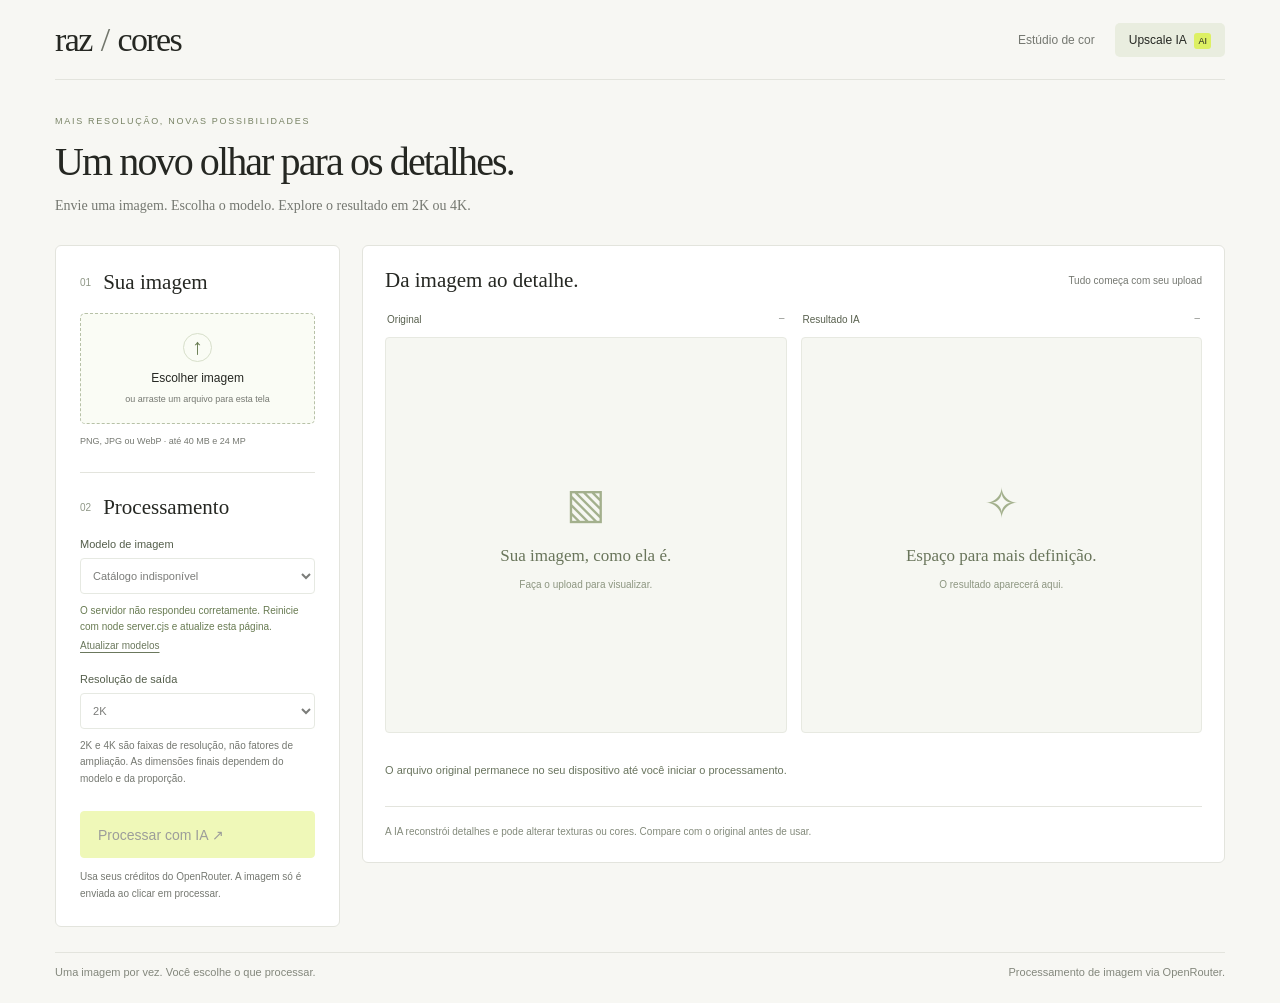
==== upscale.html @ f3d42d81 "Add batch color studio and standalone OpenRouter image upscale" ====
<!doctype html>
<html lang="pt-BR">
<head>
  <meta charset="utf-8"><meta name="viewport" content="width=device-width, initial-scale=1">
  <title>Raz / cores — Upscale IA</title>
  <meta name="description" content="Envie uma imagem e processe em 2K ou 4K com um modelo de IA pelo OpenRouter.">
  <link rel="icon" href="data:image/svg+xml,%3Csvg xmlns='http://www.w3.org/2000/svg' viewBox='0 0 32 32'%3E%3Crect width='32' height='32' rx='8' fill='%23DDF064'/%3E%3Ctext x='9' y='24' font-size='28' font-family='Georgia'%3Er%3C/text%3E%3C/svg%3E">
  <link rel="stylesheet" href="styles.css"><link rel="stylesheet" href="upscale.css">
  <script src="upscale.js" defer></script>
</head>
<body class="upscale-page">
  <div class="app">
    <header class="header"><a class="wordmark" href="index.html">raz <span>/</span> cores</a><nav class="page-nav" aria-label="Ferramentas"><a href="index.html">Estúdio de cor</a><a href="upscale.html" aria-current="page">Upscale IA <span class="ai-badge">AI</span></a></nav></header>
    <main>
      <div class="intro"><div class="eyebrow">MAIS RESOLUÇÃO, NOVAS POSSIBILIDADES</div><h1>Um novo olhar para os detalhes.</h1><p>Envie uma imagem. Escolha o modelo. Explore o resultado em 2K ou 4K.</p></div>
      <div class="upscale-workspace">
        <aside class="upscale-settings" aria-label="Configurações de upscale">
          <section><h2><span>01</span>Sua imagem</h2><button id="choose-image" class="upload-button" type="button"><span class="upload-icon" aria-hidden="true">↑</span><strong id="upload-label">Escolher imagem</strong><span>ou arraste um arquivo para esta tela</span></button><input id="image-file" type="file" accept="image/png,image/jpeg,image/webp" hidden><p class="file-limits">PNG, JPG ou WebP · até 40 MB e 24 MP</p>
            <div id="source-info" class="source-metadata" hidden><p id="source-name"></p><strong id="source-dimensions"></strong><span id="source-details"></span></div>
          </section>
          <section class="model-section"><h2><span>02</span>Processamento</h2><label for="ai-model">Modelo de imagem</label><select id="ai-model" disabled><option>Carregando modelos…</option></select><p id="connection-status" class="connection-status" role="status">Consultando OpenRouter…</p><button id="reload-models" class="quiet-button" type="button">Atualizar modelos</button>
            <label for="ai-resolution">Resolução de saída</label><select id="ai-resolution" disabled><option value="2K">2K</option><option value="4K">4K</option></select><p class="field-note">2K e 4K são faixas de resolução, não fatores de ampliação. As dimensões finais dependem do modelo e da proporção.</p>
          </section>
          <div class="process-actions"><button id="process-image" class="button primary" disabled>Processar com IA <span aria-hidden="true">↗</span></button><button id="cancel-process" class="button" hidden>Cancelar processamento</button><p class="billing-note">Usa seus créditos do OpenRouter. A imagem só é enviada ao clicar em processar.</p></div>
          <div id="setup-help" class="setup-help" hidden>Para usar a IA, execute <code>node server.cjs</code> com <code>OPENROUTER_API_KEY</code> configurada e abra <a href="http://127.0.0.1:4173/upscale.html">a tela pelo servidor local</a>.</div>
        </aside>
        <section class="upscale-preview" aria-label="Comparação da imagem">
          <div class="preview-heading"><h2>Da imagem ao detalhe.</h2><span id="preview-state">Tudo começa com seu upload</span></div>
          <div class="image-comparison">
            <figure class="image-panel"><figcaption><span>Original</span><span id="original-size">—</span></figcaption><div class="image-frame"><div id="original-empty" class="empty-image"><span class="empty-symbol" aria-hidden="true">▧</span><p>Sua imagem, como ela é.</p><small>Faça o upload para visualizar.</small></div><img id="original-image" alt="Imagem original enviada" hidden></div></figure>
            <figure class="image-panel"><figcaption><span>Resultado IA</span><span id="result-size">—</span></figcaption><div class="image-frame"><div id="result-empty" class="empty-image"><span class="empty-symbol" aria-hidden="true">✧</span><p>Espaço para mais definição.</p><small>O resultado aparecerá aqui.</small></div><img id="result-image" alt="Resultado do processamento com IA" hidden><div id="processing-overlay" class="processing-overlay" hidden><span class="spinner" aria-hidden="true"></span><p id="processing-label">Preparando sua imagem…</p><small>Pode levar alguns minutos.</small></div></div></figure>
          </div>
          <div class="result-bar"><p id="process-status" role="status" aria-live="polite">O arquivo original permanece no seu dispositivo até você iniciar o processamento.</p><a id="download-result" class="button primary" download hidden>Baixar resultado</a></div>
          <p id="result-details" class="result-details" hidden></p><p id="process-error" class="process-error" role="alert" hidden></p>
          <p class="quality-note">A IA reconstrói detalhes e pode alterar texturas ou cores. Compare com o original antes de usar.</p>
        </section>
      </div>
    </main>
    <footer class="footer"><p>Uma imagem por vez. Você escolhe o que processar.</p><p>Processamento de imagem via OpenRouter.</p></footer>
  </div>
  <div id="drop-overlay" class="drop-overlay" hidden><div>Solte sua imagem aqui.<small>PNG, JPG ou WebP</small></div></div>
</body>
</html>
---- styles.css ----
:root{color-scheme:light;--bg:#f7f7f3;--ink:#252722;--muted:#757871;--line:#e3e4dd;--accent:#ddf064;--sage:#687b62;--radius:6px;font-family:Arial,Helvetica,sans-serif;color:var(--ink);background:var(--bg)}*{box-sizing:border-box}body{margin:0}button,input{font:inherit}button{cursor:pointer}button:disabled{cursor:wait;opacity:.45}button, input{transition:background .15s,border-color .15s,box-shadow .15s}button:focus-visible,a:focus-visible,input:focus-visible{outline:2px solid #586a36;outline-offset:4px}button svg,.privacy svg{width:17px;height:17px;fill:none;stroke:currentColor;stroke-width:1.5;stroke-linecap:round;stroke-linejoin:round;flex-shrink:0}[hidden]{display:none!important}.app{max-width:1600px;margin:auto;padding:0 4.3%}.header{height:80px;display:flex;align-items:center;border-bottom:1px solid var(--line);gap:22px}.wordmark{font:34px Georgia,'Times New Roman',serif;letter-spacing:-1.6px;color:var(--ink);text-decoration:none;white-space:nowrap}.wordmark span{font-weight:normal;color:#72766c;margin:0 2px}.descriptor{border-left:1px solid #d0d3c8;padding-left:22px;color:var(--muted);font-size:13px}.button{height:38px;padding:0 16px;border:1px solid #cfd2c8;border-radius:4px;background:#fff;color:var(--ink);display:inline-flex;align-items:center;justify-content:center;gap:9px;font-size:12px;white-space:nowrap}.button:hover:not(:disabled){background:#f0f2e9;border-color:#90977f}.export{margin-left:auto;height:38px;background:transparent}.intro{padding:32px 0 28px}.intro h1{font:normal clamp(34px,3.7vw,56px)/1.13 Georgia,'Times New Roman',serif;letter-spacing:-1.9px;margin:0 0 9px}.intro p{margin:0;color:#777a71;font:19px/1.5 Georgia,'Times New Roman',serif}.workspace{display:grid;grid-template-columns:300px minmax(0,1fr);gap:18px}.settings{background:#fff;border:1px solid var(--line);border-radius:var(--radius);padding:26px 24px;display:flex;flex-direction:column}.settings h2{display:flex;gap:16px;font:normal 19px Georgia,'Times New Roman',serif;margin:0 0 22px}.settings h2 span{color:#73776c;font-size:16px;align-self:center}.source-info{display:flex;gap:16px;align-items:center}.source-info img{width:86px;height:94px;object-fit:cover;border-radius:3px;background:#eeeee7}.source-details{min-width:0}.source-details p{font-size:13px;line-height:1.5;margin:0 0 12px;overflow:hidden;text-overflow:ellipsis;white-space:nowrap}.source-details .button{padding:0 12px}.hint{font-size:11px;color:var(--muted);line-height:1.75;margin:15px 0 0}.source-section{padding-bottom:24px;border-bottom:1px solid var(--line)}.color-section{padding-top:26px}.color-preview{height:88px;background:var(--sage);border-radius:4px;border:1px solid #00000009;margin-bottom:16px}.hex-row{display:flex;align-items:center;gap:15px}.hex-row label{font-size:12px;color:#62675c}.hex-row input{width:100%;height:39px;border:1px solid #d9dcd3;border-radius:4px;padding:0 13px;color:var(--ink);font:13px ui-monospace,Consolas,monospace;background:#fff}.hex-row input[aria-invalid=true]{border-color:#b54c37}.error{color:#a83f30;font-size:11px;line-height:1.5;margin:8px 0 0;min-height:0}.error:empty{display:none}.palette{display:flex;gap:10px;margin:22px 0 26px}.swatch{flex:1;aspect-ratio:1;min-width:0;max-height:36px;background:var(--swatch);border:1px solid #0000000c;border-radius:3px;position:relative}.swatch[aria-pressed=true]:after{content:'';position:absolute;inset:-4px;border:1px solid #8a927e;border-radius:5px}.swatch:hover{transform:translateY(-2px)}.primary{height:47px;width:100%;background:var(--accent);border-color:var(--accent);font-size:14px;justify-content:space-between;padding:0 17px}.primary:hover:not(:disabled){background:#d1e456;border-color:#d1e456}.privacy{margin:auto 0 0;padding-top:40px;display:flex;align-items:center;gap:9px;font-size:10px;line-height:1.6;color:var(--muted)}.privacy svg{width:13px;height:13px}.preview{border:1px solid var(--line);border-radius:var(--radius);padding:15px 16px 0;min-width:0;display:flex;flex-direction:column;background:#fafaf8}.toolbar{display:flex;align-items:center;justify-content:space-between;gap:12px}.tabs{display:flex;border:1px solid var(--line);border-radius:4px;overflow:hidden}.tabs button{padding:10px 14px;white-space:nowrap;border:0;background:transparent;color:#5c6156;font-size:11px}.tabs button+button{border-left:1px solid var(--line)}.tabs button[aria-pressed=true]{background:var(--accent);color:#252722}.tabs button:hover{background:#eef0e5}.zoom-controls{display:flex;gap:6px}.zoom-controls .button{font-size:11px;height:34px;padding:0 11px}.zoom-controls [aria-pressed=true]{border-color:#9ca68b;background:#f0f3e7}.stage{position:relative;display:flex;align-items:center;justify-content:center;min-height:360px;height:clamp(410px,calc(100vh - 410px),760px);margin-top:20px;overflow:auto}.canvas-holder{display:flex;align-items:center;justify-content:center;width:100%;height:100%;gap:18px}.canvas-holder figure{margin:0;min-width:0;display:flex;align-items:center;justify-content:center;position:relative;height:100%;width:100%}.canvas-holder canvas{display:block;max-width:100%;max-height:100%;width:auto;height:auto;object-fit:contain;box-shadow:0 1px 4px #0000000c;background:repeating-conic-gradient(#eee 0% 25%,#fff 0% 50%) 0 0/16px 16px}.canvas-holder figcaption{display:none;position:absolute;top:12px;left:12px;z-index:1;background:#ffffffed;border-radius:3px;padding:6px 10px;font-size:10px;box-shadow:0 1px 5px #0001}.canvas-holder.compare figure{width:calc(50% - 9px)}.canvas-holder.compare figcaption{display:block}.stage.actual{display:block}.stage.actual .canvas-holder{width:max-content;height:max-content;align-items:flex-start;justify-content:flex-start}.stage.actual figure,.stage.actual .canvas-holder.compare figure{width:auto;height:auto}.stage.actual canvas{max-width:none;max-height:none;object-fit:initial}.loading{position:absolute;inset:0;display:flex;align-items:center;justify-content:center;gap:12px;background:#fafaf8dc;z-index:2;font-size:13px;color:#68715c}.spinner{width:18px;height:18px;border:2px solid #d7decc;border-top-color:#637851;border-radius:50%;animation:spin .8s linear infinite}@keyframes spin{to{transform:rotate(360deg)}}.statusbar{height:47px;display:flex;justify-content:space-between;align-items:center;gap:10px;font-size:10px;color:#7a7f72}.statusbar #status{display:flex;align-items:center;gap:8px}.statusbar #status:before{content:'';height:7px;width:7px;background:#829371;border-radius:50%;flex-shrink:0}#dimensions{white-space:nowrap;font-variant-numeric:tabular-nums}.footer{border-top:1px solid var(--line);margin-top:26px;padding:0 0 10px;display:flex;justify-content:space-between;gap:15px;color:#83877c;font-size:11px;line-height:1.6}.drop-overlay{position:fixed;inset:14px;border:2px dashed #7d8b58;background:#f4f7e8f5;z-index:10;display:grid;place-items:center;text-align:center;pointer-events:none;border-radius:10px;font:36px Georgia,serif}.drop-overlay small{display:block;font:14px Arial,sans-serif;margin-top:16px}.toast{position:fixed;bottom:24px;left:50%;transform:translateX(-50%);background:#30372a;color:white;border-radius:6px;padding:14px 22px;box-shadow:0 5px 25px #0002;font-size:13px;line-height:1.6;max-width:90vw;z-index:20}@media(min-width:1600px){.app{padding:0 64px}}@media(max-width:1150px){.workspace{grid-template-columns:266px minmax(0,1fr)}.settings{padding:23px 20px}.toolbar{flex-wrap:wrap}.zoom-controls{margin-left:auto}.stage{height:calc(100vh - 365px);min-height:380px}.tabs{flex:1}.tabs button{flex:1;padding:10px 11px}.privacy{font-size:9px}}@media(max-width:760px){.app{padding:0 20px}.header{height:70px;gap:12px}.wordmark{font-size:29px}.descriptor{display:none}.export{font-size:11px;padding:0 11px}.intro{padding:28px 0 22px}.intro h1{font-size:36px;max-width:360px;letter-spacing:-1.4px}.intro p{font-size:16px}.workspace{grid-template-columns:1fr;gap:16px}.settings{padding:20px;display:grid;grid-template-columns:1fr 1fr;gap:20px}.settings h2{font-size:17px;gap:10px;margin-bottom:16px}.source-section{border-bottom:0;border-right:1px solid var(--line);padding:0 18px 0 0}.source-info{flex-direction:column;align-items:flex-start;gap:10px}.source-info img{width:100%;height:76px}.source-details{width:100%}.source-details p{margin-bottom:7px;font-size:12px}.source-details .button{font-size:11px;padding:0 9px}.hint{font-size:10px}.color-section{padding:0}.color-preview{height:56px;margin-bottom:13px}.hex-row{gap:8px}.hex-row label{font-size:10px}.hex-row input{padding:0 8px;font-size:12px;min-width:0;height:35px}.palette{gap:7px;margin:17px 0}.primary{height:39px;font-size:12px;padding:0 10px}.privacy{grid-column:1/-1;margin:0;padding-top:0;font-size:10px}.preview{padding:12px 12px 0}.toolbar{gap:10px}.tabs{width:100%;flex-basis:100%}.tabs button{padding:10px 8px;font-size:10px}.zoom-controls{margin-left:auto}.stage{height:auto;min-height:0;aspect-ratio:1;margin-top:14px}.stage.actual{height:390px;aspect-ratio:auto}.statusbar{font-size:9px;height:42px}.footer{flex-direction:column;gap:0;margin-top:20px;padding:10px 0 20px;font-size:10px}.footer p{margin:3px 0}.canvas-holder{gap:10px}.canvas-holder.compare figure{width:calc(50% - 5px)}.canvas-holder figcaption{top:3px;left:3px;font-size:8px;padding:4px 6px}.drop-overlay{font-size:25px}}@media(prefers-reduced-motion:reduce){*{transition:none!important}.spinner{animation:none}}
dialog{width:min(540px,calc(100vw - 32px));max-height:90vh;overflow:auto;border:1px solid var(--line);border-radius:8px;padding:24px;background:var(--bg);color:var(--ink);box-shadow:0 20px 80px #0002}dialog::backdrop{background:#20251c70;backdrop-filter:blur(3px)}.export-heading{display:flex;align-items:center;justify-content:space-between;gap:16px}.export-heading h2{font:normal 25px Georgia,serif;margin:0}#export-detail{font-size:12px;color:var(--muted);line-height:1.6}#export-image{display:block;max-width:100%;max-height:48vh;width:auto;height:auto;margin:20px auto;object-fit:contain;background:repeating-conic-gradient(#ddd 0% 25%,#fff 0% 50%) 0 0/16px 16px}#download-png{text-decoration:none;justify-content:center}
.upscale-link{font-size:12px;color:#657650;text-decoration:none;white-space:nowrap}.upscale-link:hover{text-decoration:underline}@media(max-width:650px){.upscale-link{font-size:10px}}
---- upscale.css ----
.page-nav{display:flex;gap:6px;margin-left:auto;align-items:center}.page-nav a{font-size:12px;color:var(--muted);padding:10px 14px;border-radius:5px;text-decoration:none}.page-nav a[aria-current=page]{color:var(--ink);background:#e9eddf}.ai-badge{font:9px Arial,sans-serif;padding:3px 4px;margin-left:5px;background:var(--accent);border-radius:3px}.upscale-page .app{max-width:1520px}.upscale-page .intro{padding:36px 0 29px}.eyebrow{font-size:9px;letter-spacing:1.7px;color:#788365;margin-bottom:13px}.upscale-page .intro h1{font-size:40px;margin:0 0 11px;max-width:none}.upscale-page .intro p{font-size:14px;color:var(--muted);margin:0}.upscale-workspace{display:grid;grid-template-columns:285px minmax(0,1fr);gap:22px;align-items:start}.upscale-settings{background:#fff;border:1px solid var(--line);border-radius:var(--radius);padding:24px}.upscale-settings h2{font:normal 21px Georgia,serif;display:flex;align-items:center;gap:12px;margin:0 0 18px}.upscale-settings h2>span{font:10px Arial,sans-serif;color:#909888}.upload-button{width:100%;display:flex;align-items:center;flex-direction:column;gap:9px;padding:19px 9px;border:1px dashed #b7c1a7;border-radius:5px;background:#fafcf5;color:var(--ink)}.upload-button:hover:not(:disabled){background:#f0f5e3;border-color:#82946b}.upload-icon{width:29px;height:29px;border:1px solid #d7dfca;border-radius:50%;font-size:22px;color:#677b50}.upload-button strong{font-size:12px;font-weight:500}.upload-button>span:last-child{font-size:9px;color:var(--muted)}.file-limits{font-size:9px;line-height:1.6;color:var(--muted);margin:10px 0 0}.source-metadata{margin-top:16px;padding:12px;border:1px solid var(--line);border-radius:4px;background:#fbfbf8}.source-metadata p{font-size:11px;margin:0 0 8px;overflow-wrap:anywhere}.source-metadata strong{display:block;font:15px ui-monospace,Consolas,monospace;font-weight:500}.source-metadata>span{display:block;font-size:10px;color:var(--muted);margin-top:7px}.model-section{border-top:1px solid var(--line);padding-top:22px;margin-top:23px}.upscale-settings label{display:block;font-size:11px;margin:17px 0 8px;color:#545e4b}.upscale-settings select{display:block;width:100%;min-width:0;border:1px solid #d7dbcf;border-radius:4px;background:#fff;color:var(--ink);padding:10px 8px;font:11px Arial,sans-serif;text-overflow:ellipsis}.upscale-settings select:focus-visible{outline:2px solid #586a36;outline-offset:3px}.upscale-settings select:disabled{opacity:.6}.connection-status{font-size:10px;line-height:1.6;color:#687b52;margin:9px 0 0}.quiet-button{border:0;background:transparent;padding:5px 0;font:10px Arial,sans-serif;color:#6b785d;text-decoration:underline;text-underline-offset:3px}.field-note,.billing-note{font-size:10px;line-height:1.65;color:var(--muted);margin:9px 0 0}.process-actions{margin-top:24px}.process-actions .button{width:100%;justify-content:space-between}.process-actions #cancel-process{margin-top:9px;justify-content:center}.billing-note{margin-top:11px}.setup-help{font-size:11px;line-height:1.7;padding:12px;background:#f3f1e4;margin-top:14px;overflow-wrap:anywhere}.setup-help a{color:inherit}.setup-help code{font-size:10px}.upscale-preview{min-width:0;background:#fff;border:1px solid var(--line);border-radius:var(--radius);padding:22px}.preview-heading{display:flex;justify-content:space-between;align-items:center;gap:16px;margin-bottom:21px}.preview-heading h2{font:normal 21px Georgia,serif;margin:0}.preview-heading>span{font-size:10px;color:var(--muted)}.image-comparison{display:grid;grid-template-columns:1fr 1fr;gap:14px}.image-panel{margin:0;min-width:0}.image-panel figcaption{display:flex;justify-content:space-between;gap:8px;padding:0 2px 12px;font-size:10px;color:#58604e}.image-panel figcaption span:last-child{font:9px ui-monospace,Consolas,monospace;color:var(--muted)}.image-frame{height:clamp(300px,44vh,540px);position:relative;border:1px solid #e7e9e1;border-radius:4px;overflow:hidden;background:#f6f7f2;display:grid;place-items:center}.image-frame:has(img:not([hidden])){background:repeating-conic-gradient(#ededE7 0% 25%,#fafbf7 0% 50%) 0 0/16px 16px}.image-frame img{display:block;width:100%;height:100%;object-fit:contain;min-height:0}.empty-image{text-align:center;padding:20px;color:#8d9681}.empty-symbol{font:42px Georgia,serif;color:#a3b08d}.empty-image p{font:17px Georgia,serif;margin:18px 0 8px;color:#69755b}.empty-image small{font-size:10px;line-height:1.5}.processing-overlay{position:absolute;inset:0;background:#f6f8efed;display:flex;align-items:center;justify-content:center;flex-direction:column;padding:22px;text-align:center}.processing-overlay p{font-size:12px;line-height:1.6;color:#586a44}.processing-overlay small{font-size:10px;color:var(--muted)}.result-bar{display:flex;gap:20px;align-items:center;justify-content:space-between;margin-top:18px;min-height:38px}.result-bar p{font-size:11px;line-height:1.65;color:#69745e;margin:0;max-width:550px}.result-bar a{flex-shrink:0;text-decoration:none;font-size:11px;white-space:nowrap}.quality-note{padding-top:16px;margin:17px 0 0;border-top:1px solid var(--line);font-size:10px;line-height:1.7;color:#838a7b}.result-details{font-size:10px;line-height:1.7;color:var(--muted);overflow-wrap:anywhere}.process-error{font-size:12px;line-height:1.7;background:#fff2eb;border:1px solid #edcfbe;border-radius:4px;padding:12px;color:#984e32}.upscale-page .footer{margin-top:25px}.upscale-page button:disabled{cursor:default}
.result-bar .primary{width:auto}.result-bar p{flex:1;min-width:0}
@media(max-width:1080px){.upscale-page .app{padding:0 22px}.upscale-workspace{grid-template-columns:260px minmax(0,1fr);gap:16px}.upscale-settings{padding:19px}.upscale-preview{padding:18px}.preview-heading{display:block}.preview-heading>span{display:block;margin-top:8px}.image-frame{height:340px}.result-bar{flex-wrap:wrap;gap:10px}.result-bar p{flex-basis:100%}}
@media(max-width:780px){.upscale-page .intro h1{font-size:32px}.upscale-workspace{grid-template-columns:1fr}.upscale-settings{display:grid;grid-template-columns:1fr 1fr;gap:20px}.model-section{border:0;margin:0;padding:0}.process-actions{grid-column:1/-1;margin:0}.process-actions .button{justify-content:center;gap:14px}.setup-help{grid-column:1/-1;margin:0}.upscale-page .intro{padding:27px 0 23px}.upscale-page .header{gap:12px}.page-nav{gap:2px}.page-nav a{font-size:10px;padding:9px}.upscale-page .wordmark{font-size:27px}.image-frame{height:310px}.upscale-preview{padding:17px}.upscale-page .intro p{line-height:1.65}}
@media(max-width:460px){.upscale-page .app{padding:0 14px}.upscale-settings{grid-template-columns:1fr;padding:18px;gap:20px}.model-section{border-top:1px solid var(--line);padding-top:20px}.upscale-page .intro h1{font-size:30px;line-height:1.15}.eyebrow{font-size:8px}.ai-badge{display:none}.image-comparison{gap:9px}.image-frame{height:230px}.empty-image{padding:10px}.empty-image p{font-size:15px;line-height:1.35}.empty-image small{font-size:9px}.image-panel figcaption{flex-direction:column;gap:6px}.preview-heading h2{font-size:20px}.result-bar a{width:100%;justify-content:center}.upscale-page .header{gap:6px}.page-nav a{padding:8px}.upscale-page .wordmark{font-size:25px}}
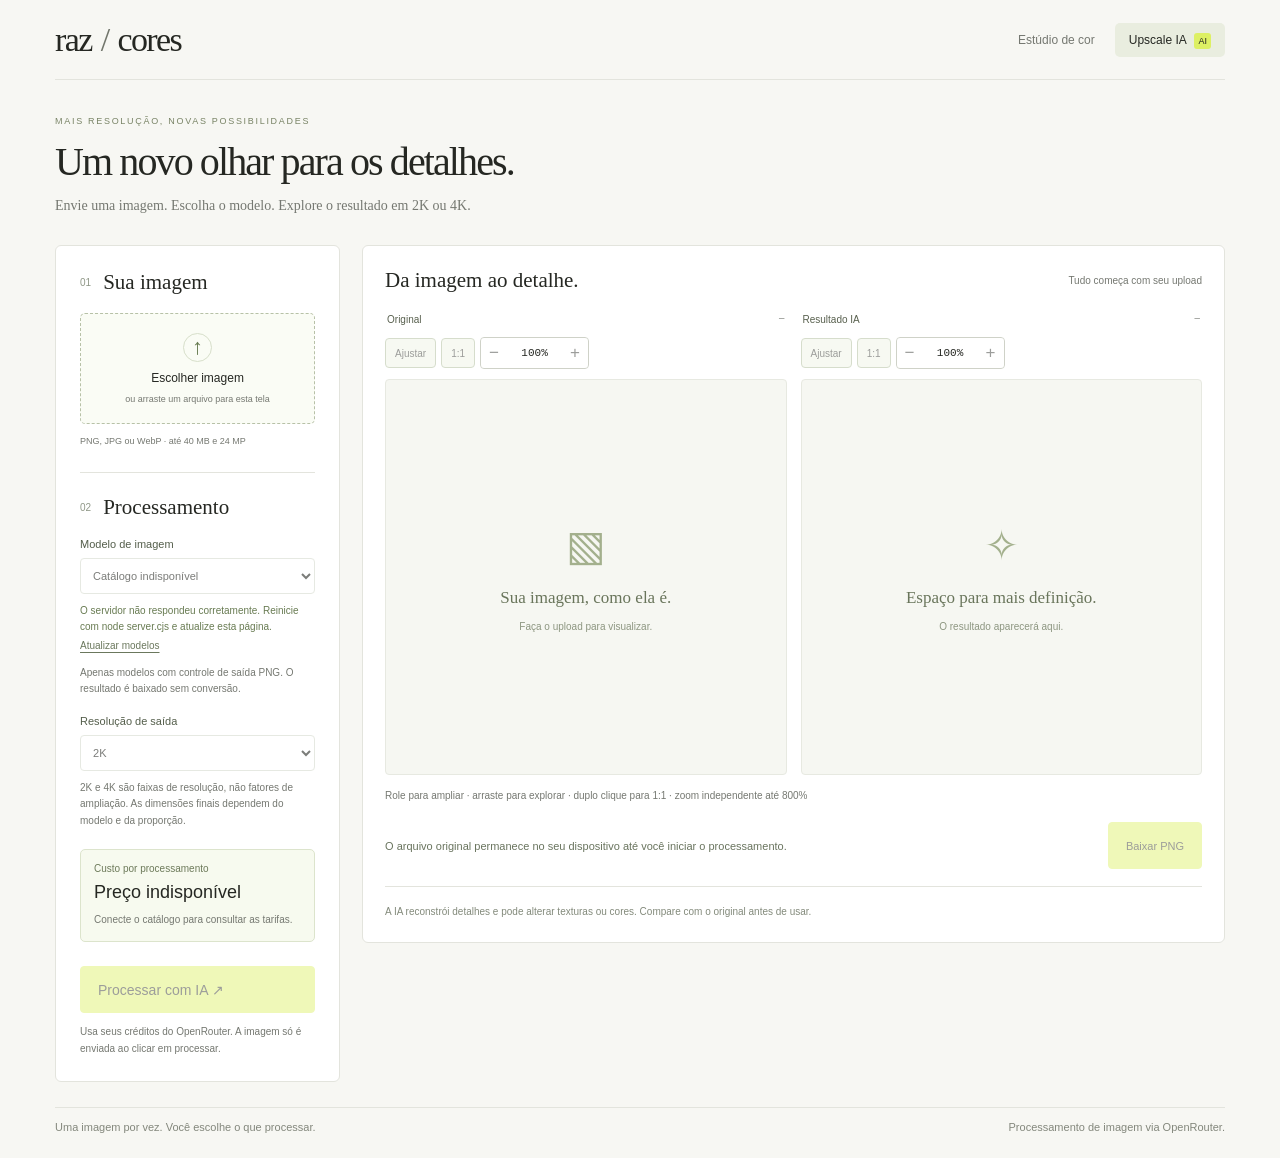
==== commit ad47ba1d: "Document project and refine PNG upscale workflow" ====
--- a/upscale.html
+++ b/upscale.html
@@ -6,7 +6,7 @@
   <meta name="description" content="Envie uma imagem e processe em 2K ou 4K com um modelo de IA pelo OpenRouter.">
   <link rel="icon" href="data:image/svg+xml,%3Csvg xmlns='http://www.w3.org/2000/svg' viewBox='0 0 32 32'%3E%3Crect width='32' height='32' rx='8' fill='%23DDF064'/%3E%3Ctext x='9' y='24' font-size='28' font-family='Georgia'%3Er%3C/text%3E%3C/svg%3E">
   <link rel="stylesheet" href="styles.css"><link rel="stylesheet" href="upscale.css">
-  <script src="upscale.js" defer></script>
+  <script src="viewer.js" defer></script><script src="upscale.js" defer></script>
 </head>
 <body class="upscale-page">
   <div class="app">
@@ -19,18 +19,24 @@
             <div id="source-info" class="source-metadata" hidden><p id="source-name"></p><strong id="source-dimensions"></strong><span id="source-details"></span></div>
           </section>
           <section class="model-section"><h2><span>02</span>Processamento</h2><label for="ai-model">Modelo de imagem</label><select id="ai-model" disabled><option>Carregando modelos…</option></select><p id="connection-status" class="connection-status" role="status">Consultando OpenRouter…</p><button id="reload-models" class="quiet-button" type="button">Atualizar modelos</button>
-            <label for="ai-resolution">Resolução de saída</label><select id="ai-resolution" disabled><option value="2K">2K</option><option value="4K">4K</option></select><p class="field-note">2K e 4K são faixas de resolução, não fatores de ampliação. As dimensões finais dependem do modelo e da proporção.</p>
+            <p class="field-note">Apenas modelos com controle de saída PNG. O resultado é baixado sem conversão.</p><label for="ai-resolution">Resolução de saída</label><select id="ai-resolution" disabled><option value="2K">2K</option><option value="4K">4K</option></select><p class="field-note">2K e 4K são faixas de resolução, não fatores de ampliação. As dimensões finais dependem do modelo e da proporção.</p>
           </section>
+          <div class="price-preview" aria-live="polite"><span id="price-label">Custo por processamento</span><strong id="price-value">Selecione um modelo</strong><p id="price-detail">Uma imagem enviada e uma imagem gerada.</p><a id="price-source" target="_blank" rel="noopener" hidden>Ver tarifas no OpenRouter ↗</a></div>
           <div class="process-actions"><button id="process-image" class="button primary" disabled>Processar com IA <span aria-hidden="true">↗</span></button><button id="cancel-process" class="button" hidden>Cancelar processamento</button><p class="billing-note">Usa seus créditos do OpenRouter. A imagem só é enviada ao clicar em processar.</p></div>
           <div id="setup-help" class="setup-help" hidden>Para usar a IA, execute <code>node server.cjs</code> com <code>OPENROUTER_API_KEY</code> configurada e abra <a href="http://127.0.0.1:4173/upscale.html">a tela pelo servidor local</a>.</div>
         </aside>
         <section class="upscale-preview" aria-label="Comparação da imagem">
           <div class="preview-heading"><h2>Da imagem ao detalhe.</h2><span id="preview-state">Tudo começa com seu upload</span></div>
           <div class="image-comparison">
-            <figure class="image-panel"><figcaption><span>Original</span><span id="original-size">—</span></figcaption><div class="image-frame"><div id="original-empty" class="empty-image"><span class="empty-symbol" aria-hidden="true">▧</span><p>Sua imagem, como ela é.</p><small>Faça o upload para visualizar.</small></div><img id="original-image" alt="Imagem original enviada" hidden></div></figure>
-            <figure class="image-panel"><figcaption><span>Resultado IA</span><span id="result-size">—</span></figcaption><div class="image-frame"><div id="result-empty" class="empty-image"><span class="empty-symbol" aria-hidden="true">✧</span><p>Espaço para mais definição.</p><small>O resultado aparecerá aqui.</small></div><img id="result-image" alt="Resultado do processamento com IA" hidden><div id="processing-overlay" class="processing-overlay" hidden><span class="spinner" aria-hidden="true"></span><p id="processing-label">Preparando sua imagem…</p><small>Pode levar alguns minutos.</small></div></div></figure>
+            <figure class="image-panel"><figcaption><span>Original</span><span id="original-size">—</span></figcaption>
+              <div id="original-zoom" class="image-zoom" role="group" aria-label="Zoom da imagem original"><button id="original-fit" class="button" disabled>Ajustar</button><button id="original-actual" class="button" disabled>1:1</button><div class="image-zoom-stepper"><button id="original-minus" class="button" aria-label="Reduzir zoom do original" disabled>−</button><input id="original-percent" value="100%" aria-label="Percentual de zoom do original" inputmode="decimal" autocomplete="off" disabled><button id="original-plus" class="button" aria-label="Ampliar zoom do original" disabled>+</button></div></div>
+              <div id="original-frame" class="image-frame" tabindex="0" role="region" aria-label="Inspeção da imagem original" aria-describedby="image-zoom-help"><div id="original-empty" class="empty-image"><span class="empty-symbol" aria-hidden="true">▧</span><p>Sua imagem, como ela é.</p><small>Faça o upload para visualizar.</small></div><div class="image-camera" data-viewer-pane><img id="original-image" alt="Imagem original enviada" hidden></div></div></figure>
+            <figure class="image-panel"><figcaption><span>Resultado IA</span><span id="result-size">—</span></figcaption>
+              <div id="result-zoom" class="image-zoom" role="group" aria-label="Zoom do resultado IA"><button id="result-fit" class="button" disabled>Ajustar</button><button id="result-actual" class="button" disabled>1:1</button><div class="image-zoom-stepper"><button id="result-minus" class="button" aria-label="Reduzir zoom do resultado" disabled>−</button><input id="result-percent" value="100%" aria-label="Percentual de zoom do resultado" inputmode="decimal" autocomplete="off" disabled><button id="result-plus" class="button" aria-label="Ampliar zoom do resultado" disabled>+</button></div></div>
+              <div id="result-frame" class="image-frame" tabindex="0" role="region" aria-label="Inspeção do resultado IA" aria-describedby="image-zoom-help"><div id="result-empty" class="empty-image"><span class="empty-symbol" aria-hidden="true">✧</span><p>Espaço para mais definição.</p><small>O resultado aparecerá aqui.</small></div><div class="image-camera" data-viewer-pane><img id="result-image" alt="Resultado do processamento com IA" hidden></div><div id="processing-overlay" class="processing-overlay" hidden><span class="spinner" aria-hidden="true"></span><p id="processing-label">Preparando sua imagem…</p><small>Pode levar alguns minutos.</small></div></div></figure>
           </div>
-          <div class="result-bar"><p id="process-status" role="status" aria-live="polite">O arquivo original permanece no seu dispositivo até você iniciar o processamento.</p><a id="download-result" class="button primary" download hidden>Baixar resultado</a></div>
+          <p id="image-zoom-help" class="zoom-help">Role para ampliar · arraste para explorar · duplo clique para 1:1 · zoom independente até 800%</p>
+          <div class="result-bar"><p id="process-status" role="status" aria-live="polite">O arquivo original permanece no seu dispositivo até você iniciar o processamento.</p><button id="download-result" class="button primary" disabled>Baixar PNG</button></div>
           <p id="result-details" class="result-details" hidden></p><p id="process-error" class="process-error" role="alert" hidden></p>
           <p class="quality-note">A IA reconstrói detalhes e pode alterar texturas ou cores. Compare com o original antes de usar.</p>
         </section>
--- a/upscale.css
+++ b/upscale.css
@@ -3,3 +3,6 @@
 @media(max-width:1080px){.upscale-page .app{padding:0 22px}.upscale-workspace{grid-template-columns:260px minmax(0,1fr);gap:16px}.upscale-settings{padding:19px}.upscale-preview{padding:18px}.preview-heading{display:block}.preview-heading>span{display:block;margin-top:8px}.image-frame{height:340px}.result-bar{flex-wrap:wrap;gap:10px}.result-bar p{flex-basis:100%}}
 @media(max-width:780px){.upscale-page .intro h1{font-size:32px}.upscale-workspace{grid-template-columns:1fr}.upscale-settings{display:grid;grid-template-columns:1fr 1fr;gap:20px}.model-section{border:0;margin:0;padding:0}.process-actions{grid-column:1/-1;margin:0}.process-actions .button{justify-content:center;gap:14px}.setup-help{grid-column:1/-1;margin:0}.upscale-page .intro{padding:27px 0 23px}.upscale-page .header{gap:12px}.page-nav{gap:2px}.page-nav a{font-size:10px;padding:9px}.upscale-page .wordmark{font-size:27px}.image-frame{height:310px}.upscale-preview{padding:17px}.upscale-page .intro p{line-height:1.65}}
 @media(max-width:460px){.upscale-page .app{padding:0 14px}.upscale-settings{grid-template-columns:1fr;padding:18px;gap:20px}.model-section{border-top:1px solid var(--line);padding-top:20px}.upscale-page .intro h1{font-size:30px;line-height:1.15}.eyebrow{font-size:8px}.ai-badge{display:none}.image-comparison{gap:9px}.image-frame{height:230px}.empty-image{padding:10px}.empty-image p{font-size:15px;line-height:1.35}.empty-image small{font-size:9px}.image-panel figcaption{flex-direction:column;gap:6px}.preview-heading h2{font-size:20px}.result-bar a{width:100%;justify-content:center}.upscale-page .header{gap:6px}.page-nav a{padding:8px}.upscale-page .wordmark{font-size:25px}}
+.image-zoom{display:flex;align-items:center;gap:5px;flex-wrap:wrap;margin-bottom:10px;min-height:30px}.image-zoom .button{height:30px;font-size:10px;padding:0 9px}.image-zoom .button[aria-pressed=true]{background:#eef3e3;border-color:#a6b58f}.image-zoom-stepper{display:flex;align-items:center;border:1px solid #cfd2c8;border-radius:4px;overflow:hidden}.image-zoom-stepper .button{border:0;border-radius:0;font-size:17px;padding:0 8px;min-width:26px}.image-zoom-stepper input{width:55px;height:28px;border:0;text-align:center;font:11px ui-monospace,Consolas,monospace;color:var(--ink);background:#fff}.image-frame{touch-action:none;cursor:grab}.image-frame.panning{cursor:grabbing}.image-frame:focus-visible{outline:2px solid #84965e;outline-offset:2px}.image-camera{position:absolute;inset:0;overflow:hidden}.image-camera img{position:absolute;left:50%;top:50%;max-width:none;max-height:none;transform-origin:center;object-fit:initial;pointer-events:none;user-select:none}.image-frame.pixel-detail img{image-rendering:pixelated}.processing-overlay{z-index:1}.zoom-help{font-size:10px;color:var(--muted);line-height:1.7;margin:12px 0 0}.image-zoom-stepper input:focus-visible{outline-offset:-3px}
+.result-bar #download-result{flex-shrink:0;font-size:11px;white-space:nowrap}.result-bar #download-result:disabled{opacity:.45;cursor:default}@media(max-width:460px){.result-bar #download-result{width:100%;justify-content:center}}
+.price-preview{border:1px solid #dce4cc;background:#f7faef;border-radius:5px;padding:13px;margin-top:20px}.price-preview>span{display:block;font-size:10px;color:#6d7a5a}.price-preview strong{display:block;font-size:18px;font-weight:500;margin:8px 0;overflow-wrap:anywhere}.price-preview p{font-size:10px;line-height:1.7;color:var(--muted);margin:0}.price-preview a{display:inline-block;font-size:10px;color:#586a36;margin-top:9px;overflow-wrap:anywhere}@media(max-width:780px){.price-preview{grid-column:1/-1;margin-top:0}}
